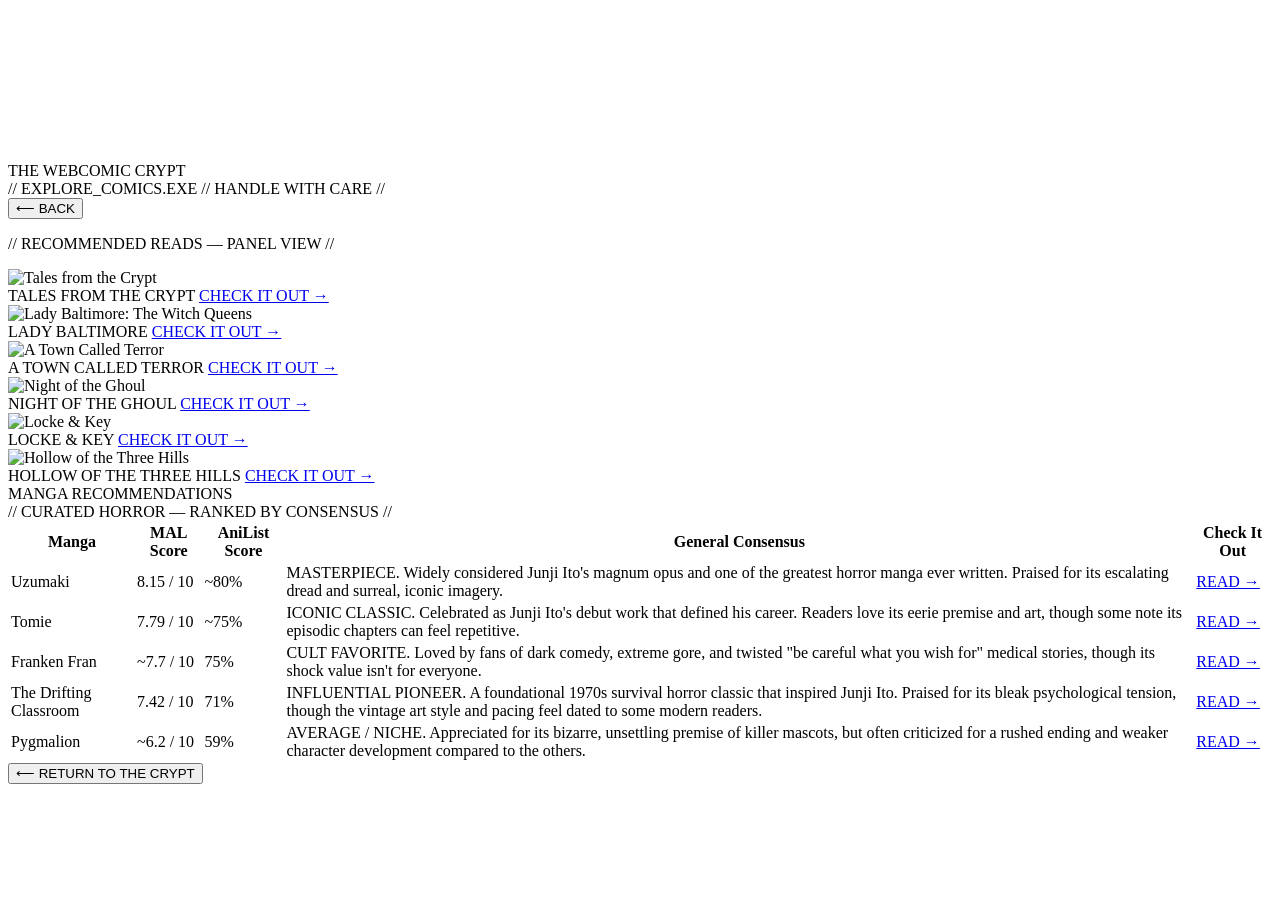
==== explore.html @ 99f4a041 "Create explore.html" ====
<!DOCTYPE html>
<html lang="en">
<head>
    <meta charset="UTF-8">
    <meta name="viewport" content="width=device-width, initial-scale=1.0">
    <title>THE WEBCOMIC CRYPT — EXPLORE</title>

    <!-- Fonts -->
    <link rel="preconnect" href="https://fonts.googleapis.com">
    <link href="https://fonts.googleapis.com/css2?family=Special+Elite&family=VT323&display=swap" rel="stylesheet">

    <!-- GSAP -->
    <script src="https://cdnjs.cloudflare.com/ajax/libs/gsap/3.12.5/gsap.min.js"></script>

    <!-- Explore styles -->
    <link rel="stylesheet" href="css/Explore.css">
</head>
<body>

    <!-- OVERLAYS -->
    <div class="crt-overlay"></div>
    <canvas id="grain-canvas"></canvas>
    <div class="film-scratches">
        <div class="scratch s1"></div>
        <div class="scratch s2"></div>
        <div class="scratch s3"></div>
    </div>
    <div class="vignette"></div>
    <div class="flicker-overlay"></div>


    <!-- PAGE CONTENT -->
    <div class="page-wrap">

        <!-- HEADER -->
        <div class="page-header">
            <div>
                <div class="page-title">THE <span>WEBCOMIC</span> CRYPT</div>
                <div class="page-sub">// EXPLORE_COMICS.EXE // HANDLE WITH CARE //</div>
            </div>
            <button id="back-btn" onclick="history.back()">⟵ BACK</button>
        </div>


        <!-- 6 COMIC PANELS -->
        <p class="section-label">// RECOMMENDED READS — PANEL VIEW //</p>
        <div class="comic-grid">

            <!-- TOP ROW -->
            <div class="comic-row">

                <div class="comic-panel">
                    <img src="comics/tales_from_crypt.jpg" alt="Tales from the Crypt">
                    <div class="panel-info">
                        <span class="panel-title">TALES FROM THE CRYPT</span>
                        <a href="#" class="panel-check-btn" target="_blank">CHECK IT OUT →</a>
                    </div>
                </div>

                <div class="comic-panel">
                    <img src="comics/lady_baltimore.jpg" alt="Lady Baltimore: The Witch Queens">
                    <div class="panel-info">
                        <span class="panel-title">LADY BALTIMORE</span>
                        <a href="#" class="panel-check-btn" target="_blank">CHECK IT OUT →</a>
                    </div>
                </div>

                <div class="comic-panel">
                    <img src="comics/town_called_terror.jpg" alt="A Town Called Terror">
                    <div class="panel-info">
                        <span class="panel-title">A TOWN CALLED TERROR</span>
                        <a href="#" class="panel-check-btn" target="_blank">CHECK IT OUT →</a>
                    </div>
                </div>

            </div>

            <!-- BOTTOM ROW -->
            <div class="comic-row">

                <div class="comic-panel">
                    <img src="comics/night_of_ghoul.jpg" alt="Night of the Ghoul">
                    <div class="panel-info">
                        <span class="panel-title">NIGHT OF THE GHOUL</span>
                        <a href="#" class="panel-check-btn" target="_blank">CHECK IT OUT →</a>
                    </div>
                </div>

                <div class="comic-panel">
                    <img src="comics/locke_and_key.jpg" alt="Locke & Key">
                    <div class="panel-info">
                        <span class="panel-title">LOCKE &amp; KEY</span>
                        <a href="#" class="panel-check-btn" target="_blank">CHECK IT OUT →</a>
                    </div>
                </div>

                <div class="comic-panel">
                    <img src="comics/hollow_three_hills.jpg" alt="Hollow of the Three Hills">
                    <div class="panel-info">
                        <span class="panel-title">HOLLOW OF THE THREE HILLS</span>
                        <a href="#" class="panel-check-btn" target="_blank">CHECK IT OUT →</a>
                    </div>
                </div>

            </div>

        </div><!-- end comic-grid -->


        <!-- MANGA TABLE -->
        <div class="table-section">
            <div class="table-title">MANGA RECOMMENDATIONS</div>
            <div class="table-sub">// CURATED HORROR — RANKED BY CONSENSUS //</div>

            <div class="table-scroll">
                <table class="manga-table">
                    <thead>
                        <tr>
                            <th>Manga</th>
                            <th>MAL Score</th>
                            <th>AniList Score</th>
                            <th>General Consensus</th>
                            <th>Check It Out</th>
                        </tr>
                    </thead>
                    <tbody>

                        <tr>
                            <td>Uzumaki</td>
                            <td>8.15 / 10</td>
                            <td>~80%</td>
                            <td>
                                <span class="consensus-label">MASTERPIECE.</span>
                                Widely considered Junji Ito's magnum opus and one of the greatest horror manga ever written. Praised for its escalating dread and surreal, iconic imagery.
                            </td>
                            <td><a href="#" class="table-check-btn" target="_blank">READ →</a></td>
                        </tr>

                        <tr>
                            <td>Tomie</td>
                            <td>7.79 / 10</td>
                            <td>~75%</td>
                            <td>
                                <span class="consensus-label">ICONIC CLASSIC.</span>
                                Celebrated as Junji Ito's debut work that defined his career. Readers love its eerie premise and art, though some note its episodic chapters can feel repetitive.
                            </td>
                            <td><a href="#" class="table-check-btn" target="_blank">READ →</a></td>
                        </tr>

                        <tr>
                            <td>Franken Fran</td>
                            <td>~7.7 / 10</td>
                            <td>75%</td>
                            <td>
                                <span class="consensus-label">CULT FAVORITE.</span>
                                Loved by fans of dark comedy, extreme gore, and twisted "be careful what you wish for" medical stories, though its shock value isn't for everyone.
                            </td>
                            <td><a href="#" class="table-check-btn" target="_blank">READ →</a></td>
                        </tr>

                        <tr>
                            <td>The Drifting Classroom</td>
                            <td>7.42 / 10</td>
                            <td>71%</td>
                            <td>
                                <span class="consensus-label">INFLUENTIAL PIONEER.</span>
                                A foundational 1970s survival horror classic that inspired Junji Ito. Praised for its bleak psychological tension, though the vintage art style and pacing feel dated to some modern readers.
                            </td>
                            <td><a href="#" class="table-check-btn" target="_blank">READ →</a></td>
                        </tr>

                        <tr>
                            <td>Pygmalion</td>
                            <td>~6.2 / 10</td>
                            <td>59%</td>
                            <td>
                                <span class="consensus-label">AVERAGE / NICHE.</span>
                                Appreciated for its bizarre, unsettling premise of killer mascots, but often criticized for a rushed ending and weaker character development compared to the others.
                            </td>
                            <td><a href="#" class="table-check-btn" target="_blank">READ →</a></td>
                        </tr>

                    </tbody>
                </table>
            </div>
        </div>

        <!-- BOTTOM BACK NAV -->
        <div class="bottom-nav">
            <button id="back-btn-bottom" onclick="history.back()">⟵ RETURN TO THE CRYPT</button>
        </div>

    </div><!-- end page-wrap -->

    <!-- Explore scripts — loaded after body so DOM is ready -->
    <script src="js/Explore.js"></script>

</body>
</html>
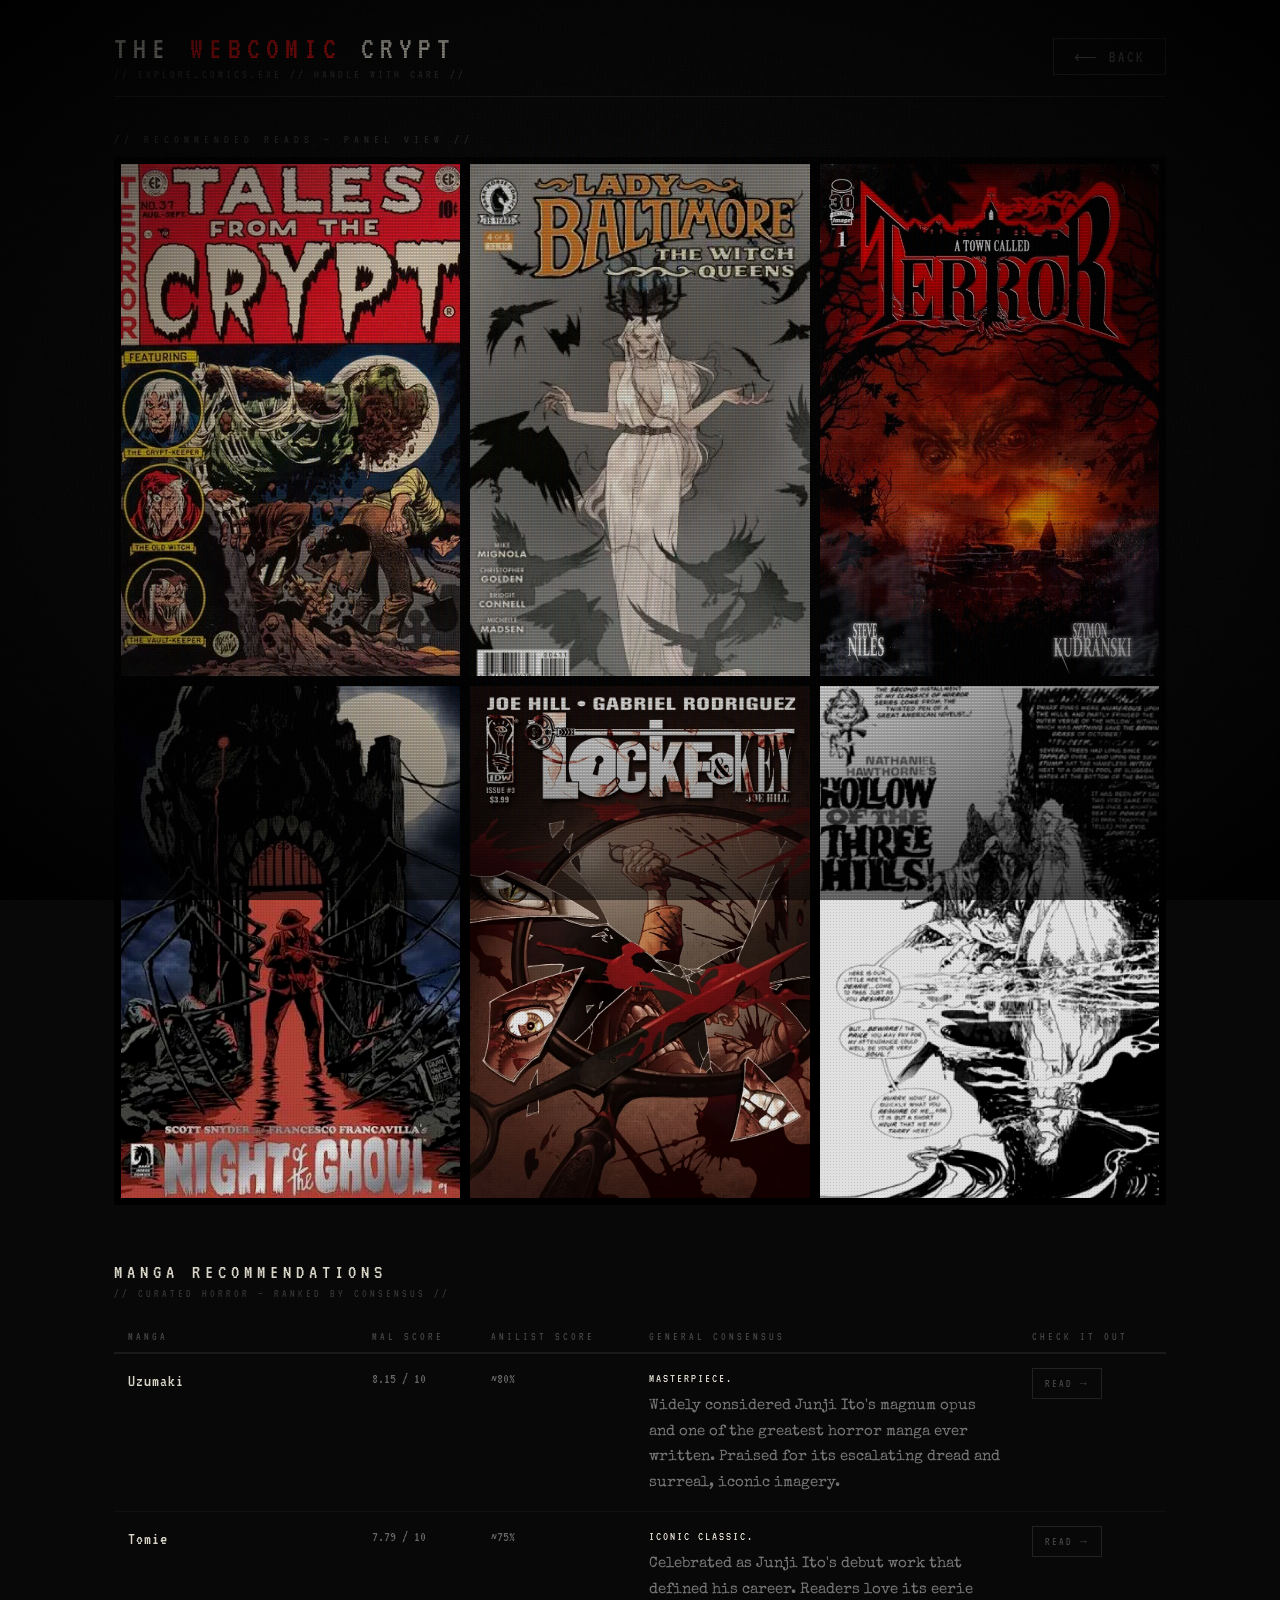
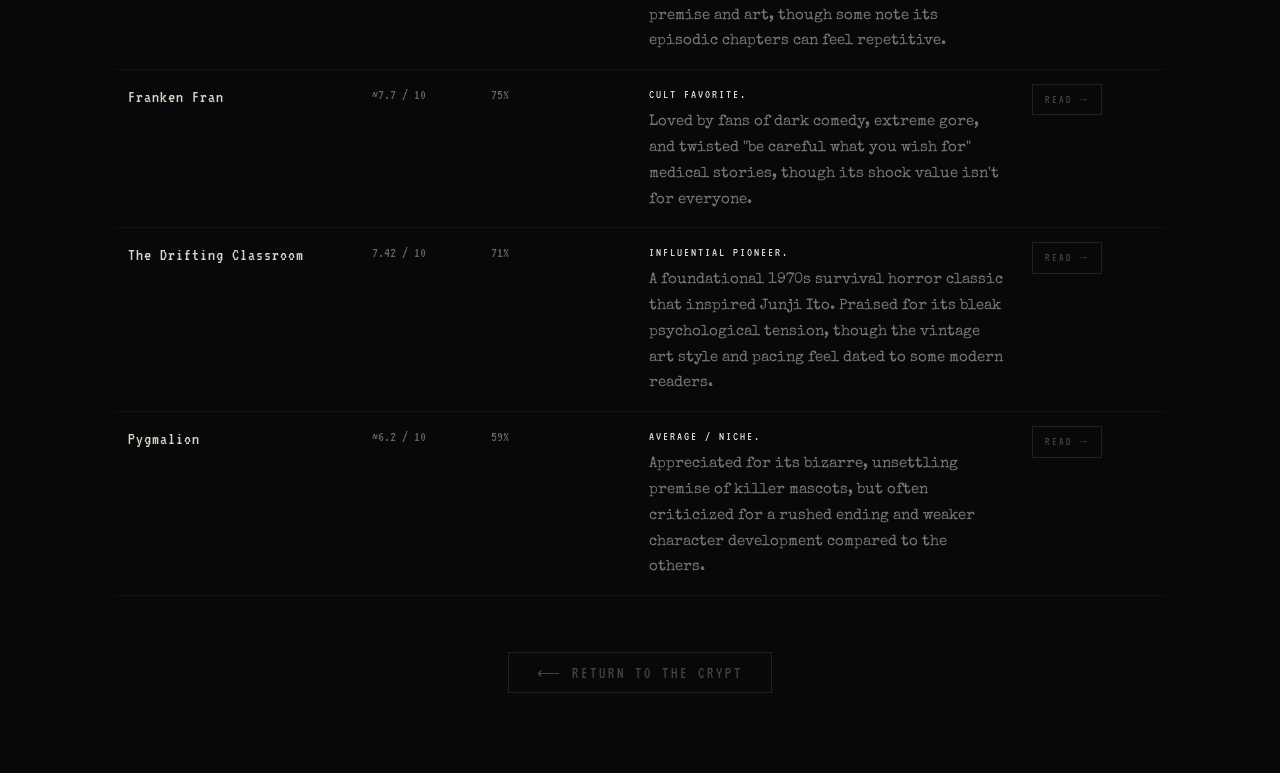
==== commit 78958bfa: "Update explore.html" ====
--- a/explore.html
+++ b/explore.html
@@ -50,7 +50,7 @@
             <div class="comic-row">
 
                 <div class="comic-panel">
-                    <img src="comics/tales_from_crypt.jpg" alt="Tales from the Crypt">
+                    <img src="comic/tales_from_crypt.jpg" alt="Tales from the Crypt">
                     <div class="panel-info">
                         <span class="panel-title">TALES FROM THE CRYPT</span>
                         <a href="#" class="panel-check-btn" target="_blank">CHECK IT OUT →</a>
@@ -58,7 +58,7 @@
                 </div>
 
                 <div class="comic-panel">
-                    <img src="comics/lady_baltimore.jpg" alt="Lady Baltimore: The Witch Queens">
+                    <img src="comic/lady_baltimore.jpg" alt="Lady Baltimore: The Witch Queens">
                     <div class="panel-info">
                         <span class="panel-title">LADY BALTIMORE</span>
                         <a href="#" class="panel-check-btn" target="_blank">CHECK IT OUT →</a>
@@ -66,7 +66,7 @@
                 </div>
 
                 <div class="comic-panel">
-                    <img src="comics/town_called_terror.jpg" alt="A Town Called Terror">
+                    <img src="comic/town_called_terror.jpg" alt="A Town Called Terror">
                     <div class="panel-info">
                         <span class="panel-title">A TOWN CALLED TERROR</span>
                         <a href="#" class="panel-check-btn" target="_blank">CHECK IT OUT →</a>
@@ -79,7 +79,7 @@
             <div class="comic-row">
 
                 <div class="comic-panel">
-                    <img src="comics/night_of_ghoul.jpg" alt="Night of the Ghoul">
+                    <img src="comic/night_of_ghoul.jpg" alt="Night of the Ghoul">
                     <div class="panel-info">
                         <span class="panel-title">NIGHT OF THE GHOUL</span>
                         <a href="#" class="panel-check-btn" target="_blank">CHECK IT OUT →</a>
@@ -87,7 +87,7 @@
                 </div>
 
                 <div class="comic-panel">
-                    <img src="comics/locke_and_key.jpg" alt="Locke & Key">
+                    <img src="comic/locke_and_key.jpg" alt="Locke & Key">
                     <div class="panel-info">
                         <span class="panel-title">LOCKE &amp; KEY</span>
                         <a href="#" class="panel-check-btn" target="_blank">CHECK IT OUT →</a>
@@ -95,7 +95,7 @@
                 </div>
 
                 <div class="comic-panel">
-                    <img src="comics/hollow_three_hills.jpg" alt="Hollow of the Three Hills">
+                    <img src="comic/hollow_three_hills.jpg" alt="Hollow of the Three Hills">
                     <div class="panel-info">
                         <span class="panel-title">HOLLOW OF THE THREE HILLS</span>
                         <a href="#" class="panel-check-btn" target="_blank">CHECK IT OUT →</a>
--- a/css/Explore.css
+++ b/css/Explore.css
@@ -0,0 +1,413 @@
+/* ============================================================
+   RESET & ROOT
+============================================================ */
+*, *::before, *::after { margin: 0; padding: 0; box-sizing: border-box; }
+
+:root {
+    --black:         #080808;
+    --bone-white:    #d8d4c8;
+    --red-accent:    #cc1111;
+    --film-white:    #e8e4d8;
+    --font-terminal: 'VT323', monospace;
+    --font-print:    'Special Elite', cursive;
+    --font-mono:     'Courier New', Courier, monospace;
+}
+
+html {
+    background: var(--black);
+    color: var(--bone-white);
+    font-family: var(--font-mono);
+    min-height: 100%;
+}
+
+body {
+    min-height: 100vh;
+    overflow-x: hidden;
+    overflow-y: auto;
+    position: relative;
+}
+
+
+/* ============================================================
+   CRT / FILM OVERLAYS
+============================================================ */
+.crt-overlay {
+    position: fixed; inset: 0;
+    background:
+        linear-gradient(rgba(0,0,0,0) 50%, rgba(0,0,0,0.18) 50%),
+        linear-gradient(90deg,rgba(255,0,0,0.03),rgba(0,255,0,0.015),rgba(0,0,255,0.03));
+    background-size: 100% 3px, 4px 100%;
+    z-index: 900; pointer-events: none;
+    animation: crt-shift 8s infinite linear;
+}
+@keyframes crt-shift {
+    0%   { background-position: 0 0, 0 0; }
+    100% { background-position: 0 300px, 0 0; }
+}
+
+#grain-canvas {
+    position: fixed; inset: 0; width: 100%; height: 100%;
+    z-index: 901; pointer-events: none;
+    opacity: 0.10; mix-blend-mode: screen;
+}
+
+.vignette {
+    position: fixed; inset: 0;
+    background: radial-gradient(ellipse at center,
+        transparent 40%, rgba(0,0,0,0.5) 75%, rgba(0,0,0,0.9) 100%);
+    z-index: 902; pointer-events: none;
+}
+
+.flicker-overlay {
+    position: fixed; inset: 0;
+    background: rgba(255,255,255,0);
+    z-index: 903; pointer-events: none;
+    animation: projector-flicker 0.12s infinite;
+}
+@keyframes projector-flicker {
+    0%  { opacity:0.98 } 15% { opacity:1.00 } 30% { opacity:0.97 }
+    45% { opacity:1.00 } 60% { opacity:0.99 } 75% { opacity:0.96 }
+    90% { opacity:1.00 } 100%{ opacity:0.98 }
+}
+
+.film-scratches { position:fixed; inset:0; z-index:904; pointer-events:none; overflow:hidden; }
+.scratch { position:absolute; top:0; width:1px; height:100%; background:rgba(255,255,255,0.5); opacity:0; }
+.scratch.s1 { left:23%;  animation:scratch-appear 7s  2s  infinite; }
+.scratch.s2 { left:61%;  animation:scratch-appear 11s 5s  infinite; }
+.scratch.s3 { left:78%;  animation:scratch-appear 9s  1s  infinite; }
+@keyframes scratch-appear {
+    0%  { opacity:0 } 2%  { opacity:0.6 } 4%  { opacity:0 }
+    5%  { opacity:0.4} 6% { opacity:0 }   100% { opacity:0 }
+}
+
+
+/* ============================================================
+   PAGE LAYOUT
+============================================================ */
+.page-wrap {
+    position: relative;
+    z-index: 10;
+    max-width: 1100px;
+    margin: 0 auto;
+    padding: 32px 24px 80px;
+}
+
+
+/* ============================================================
+   HEADER
+============================================================ */
+.page-header {
+    display: flex;
+    align-items: center;
+    justify-content: space-between;
+    margin-bottom: 36px;
+    border-bottom: 1px solid #1a1a1a;
+    padding-bottom: 16px;
+}
+
+.page-title {
+    font-family: var(--font-terminal);
+    font-size: clamp(1.4rem, 3vw, 2rem);
+    color: var(--bone-white);
+    letter-spacing: 6px;
+    line-height: 1;
+}
+
+.page-title span {
+    color: var(--red-accent);
+}
+
+.page-sub {
+    font-family: var(--font-terminal);
+    font-size: 0.75rem;
+    color: #333;
+    letter-spacing: 3px;
+    margin-top: 4px;
+}
+
+#back-btn {
+    font-family: var(--font-terminal);
+    font-size: 1rem;
+    background: transparent;
+    border: 1px solid #2a2a2a;
+    color: #555;
+    padding: 8px 20px;
+    cursor: pointer;
+    letter-spacing: 3px;
+    transition: all 0.2s;
+    flex-shrink: 0;
+}
+#back-btn:hover {
+    color: var(--bone-white);
+    border-color: #555;
+}
+
+
+/* ============================================================
+   COMIC PANEL GRID
+============================================================ */
+.section-label {
+    font-family: var(--font-terminal);
+    font-size: 0.75rem;
+    color: #333;
+    letter-spacing: 5px;
+    margin-bottom: 12px;
+}
+
+.comic-grid {
+    display: flex;
+    flex-direction: column;
+    gap: 4px;
+    background: #000;
+    padding: 4px;
+    margin-bottom: 56px;
+}
+
+.comic-row {
+    display: flex;
+    gap: 4px;
+}
+
+.comic-panel {
+    flex: 1;
+    aspect-ratio: 2/3;
+    position: relative;
+    overflow: hidden;
+    cursor: pointer;
+    background: #111;
+}
+
+.comic-panel img {
+    width: 100%;
+    height: 100%;
+    object-fit: cover;
+    object-position: center top;
+    display: block;
+    filter: contrast(108%) brightness(0.88);
+    transition: filter 0.4s ease, transform 0.5s ease;
+}
+
+.comic-panel:hover img {
+    filter: contrast(115%) brightness(0.65);
+    transform: scale(1.05);
+}
+
+.comic-panel::before {
+    content: '';
+    position: absolute; inset: 0;
+    background-image: radial-gradient(circle, rgba(0,0,0,0.12) 1px, transparent 1px);
+    background-size: 3px 3px;
+    pointer-events: none;
+    z-index: 2;
+}
+
+.comic-panel::after {
+    content: '';
+    position: absolute; inset: 0;
+    border: 3px solid #000;
+    pointer-events: none;
+    z-index: 3;
+}
+
+.panel-info {
+    position: absolute;
+    bottom: 0; left: 0; right: 0;
+    background: linear-gradient(to top, rgba(0,0,0,0.95) 0%, transparent 100%);
+    padding: 32px 12px 10px;
+    z-index: 4;
+    display: flex;
+    flex-direction: column;
+    gap: 6px;
+    opacity: 0;
+    transition: opacity 0.3s ease;
+}
+
+.comic-panel:hover .panel-info {
+    opacity: 1;
+}
+
+.panel-title {
+    font-family: var(--font-terminal);
+    font-size: clamp(0.75rem, 1.4vw, 1rem);
+    color: var(--bone-white);
+    letter-spacing: 2px;
+    line-height: 1.2;
+}
+
+.panel-check-btn {
+    font-family: var(--font-terminal);
+    font-size: 0.72rem;
+    background: rgba(180,10,10,0.85);
+    border: 1px solid var(--red-accent);
+    color: var(--bone-white);
+    padding: 5px 10px;
+    cursor: pointer;
+    letter-spacing: 2px;
+    align-self: flex-start;
+    transition: background 0.2s;
+    text-decoration: none;
+    display: inline-block;
+}
+
+.panel-check-btn:hover {
+    background: var(--red-accent);
+}
+
+
+/* ============================================================
+   MANGA TABLE
+============================================================ */
+.table-section {
+    margin-top: 8px;
+}
+
+.table-title {
+    font-family: var(--font-terminal);
+    font-size: clamp(1rem, 2vw, 1.3rem);
+    color: var(--bone-white);
+    letter-spacing: 5px;
+    margin-bottom: 6px;
+}
+
+.table-sub {
+    font-family: var(--font-terminal);
+    font-size: 0.72rem;
+    color: #333;
+    letter-spacing: 3px;
+    margin-bottom: 24px;
+}
+
+.manga-table {
+    width: 100%;
+    border-collapse: collapse;
+    font-family: var(--font-terminal);
+}
+
+.manga-table thead tr {
+    border-bottom: 2px solid #1a1a1a;
+}
+
+.manga-table th {
+    font-size: 0.72rem;
+    color: #444;
+    letter-spacing: 3px;
+    text-align: left;
+    padding: 8px 14px 10px;
+    font-weight: normal;
+    text-transform: uppercase;
+}
+
+.manga-table tbody tr {
+    border-bottom: 1px solid #111;
+    transition: background 0.2s;
+}
+
+.manga-table tbody tr:hover {
+    background: rgba(255,255,255,0.025);
+}
+
+.manga-table td {
+    padding: 14px 14px;
+    vertical-align: top;
+    font-size: clamp(0.85rem, 1.6vw, 1.05rem);
+    color: #888;
+    line-height: 1.5;
+}
+
+.manga-table td:first-child {
+    color: var(--bone-white);
+    font-size: clamp(0.9rem, 1.8vw, 1.1rem);
+    letter-spacing: 1px;
+    white-space: nowrap;
+}
+
+.manga-table td:nth-child(2),
+.manga-table td:nth-child(3) {
+    color: #666;
+    white-space: nowrap;
+    font-size: clamp(0.8rem, 1.4vw, 0.95rem);
+}
+
+.manga-table td:nth-child(4) {
+    font-family: var(--font-print);
+    font-size: clamp(0.82rem, 1.4vw, 0.95rem);
+    color: #777;
+    line-height: 1.7;
+    max-width: 320px;
+}
+
+.consensus-label {
+    color: var(--bone-white);
+    font-family: var(--font-terminal);
+    font-size: 0.8rem;
+    letter-spacing: 2px;
+    display: block;
+    margin-bottom: 4px;
+}
+
+.table-check-btn {
+    font-family: var(--font-terminal);
+    font-size: 0.72rem;
+    background: transparent;
+    border: 1px solid #222;
+    color: #444;
+    padding: 6px 12px;
+    cursor: pointer;
+    letter-spacing: 2px;
+    white-space: nowrap;
+    transition: all 0.2s;
+    display: inline-block;
+    text-decoration: none;
+}
+
+.table-check-btn:hover {
+    border-color: var(--red-accent);
+    color: var(--red-accent);
+    box-shadow: 0 0 8px rgba(200,0,0,0.2);
+}
+
+.manga-table tbody tr.sep td {
+    padding: 2px;
+    border: none;
+}
+
+.table-scroll {
+    overflow-x: auto;
+    -webkit-overflow-scrolling: touch;
+}
+
+
+/* ============================================================
+   BOTTOM NAV
+============================================================ */
+.bottom-nav {
+    margin-top: 56px;
+    display: flex;
+    justify-content: center;
+}
+
+#back-btn-bottom {
+    font-family: var(--font-terminal);
+    font-size: 1rem;
+    background: transparent;
+    border: 1px solid #222;
+    color: #444;
+    padding: 10px 28px;
+    cursor: pointer;
+    letter-spacing: 3px;
+    transition: all 0.2s;
+}
+
+#back-btn-bottom:hover {
+    border-color: #555;
+    color: var(--bone-white);
+}
+
+
+/* ============================================================
+   SELECTION
+============================================================ */
+::selection {
+    background: rgba(180,20,20,0.35);
+    color: var(--film-white);
+}
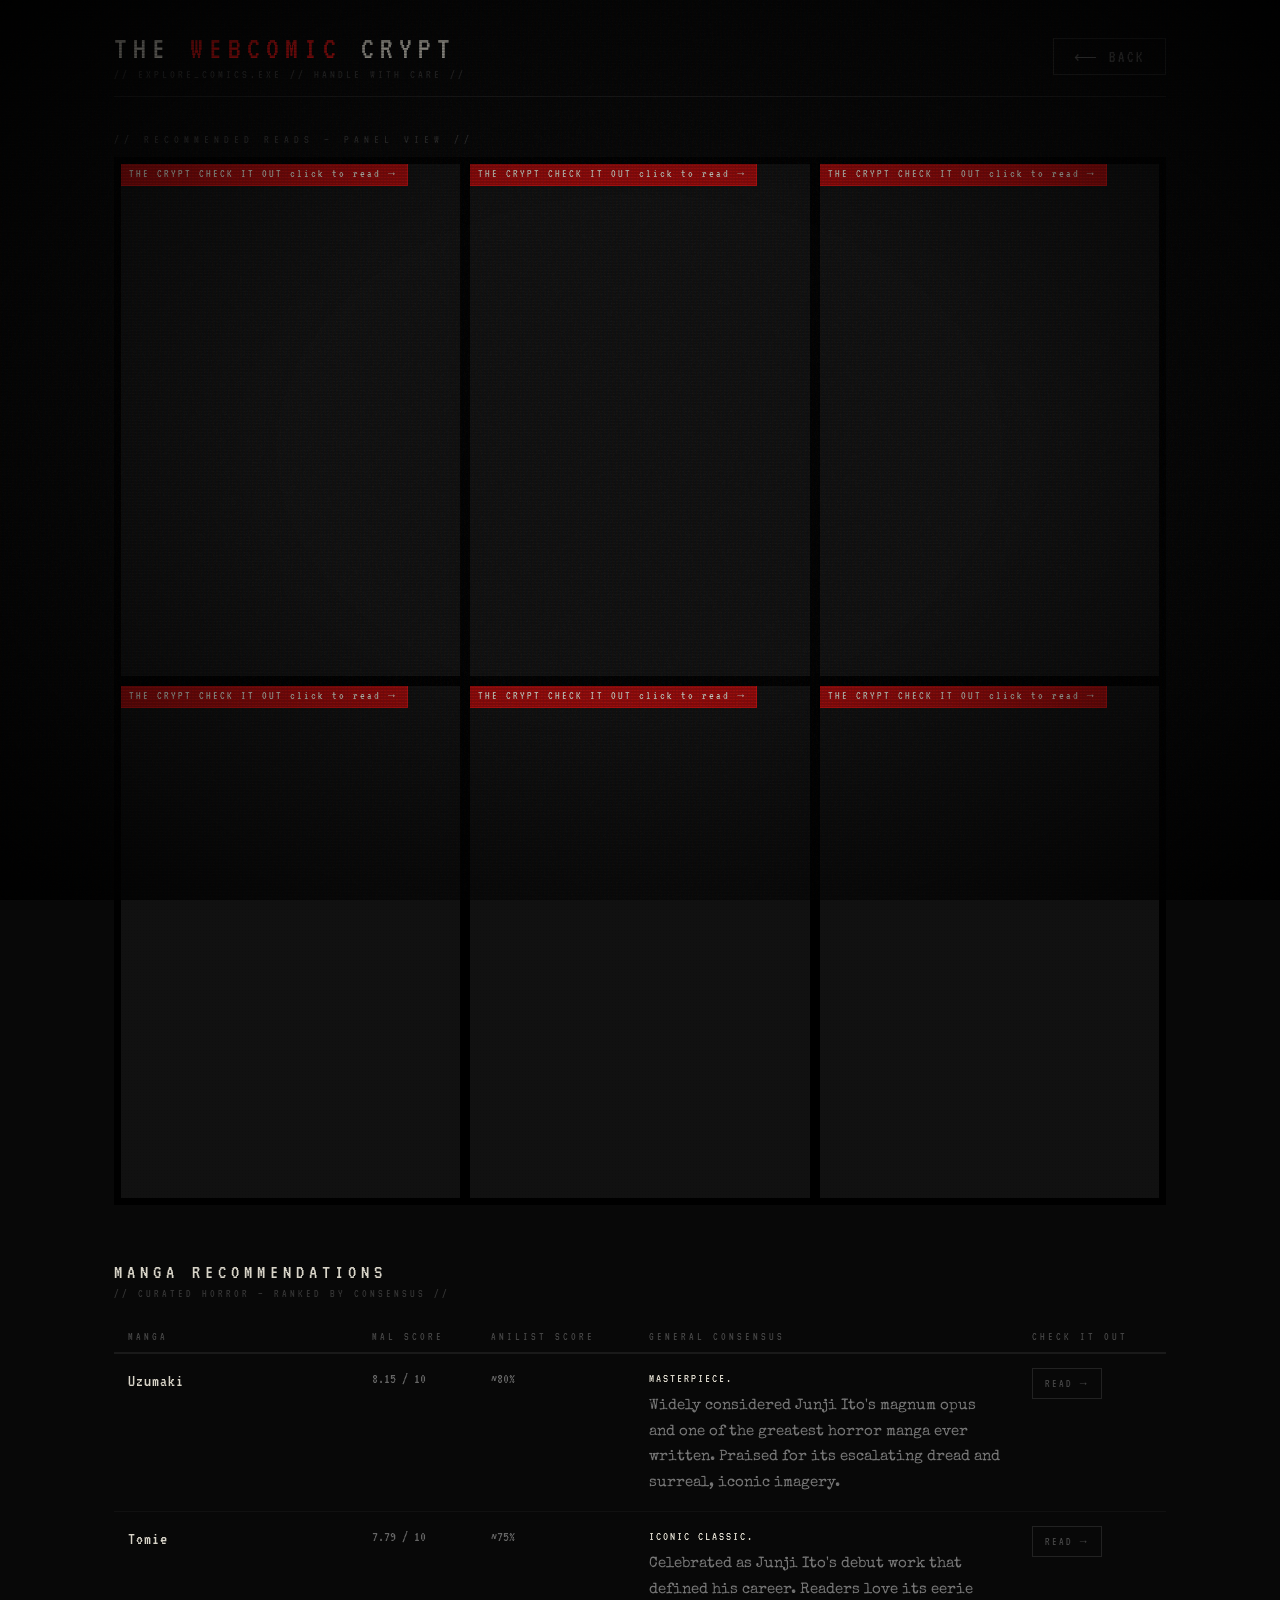
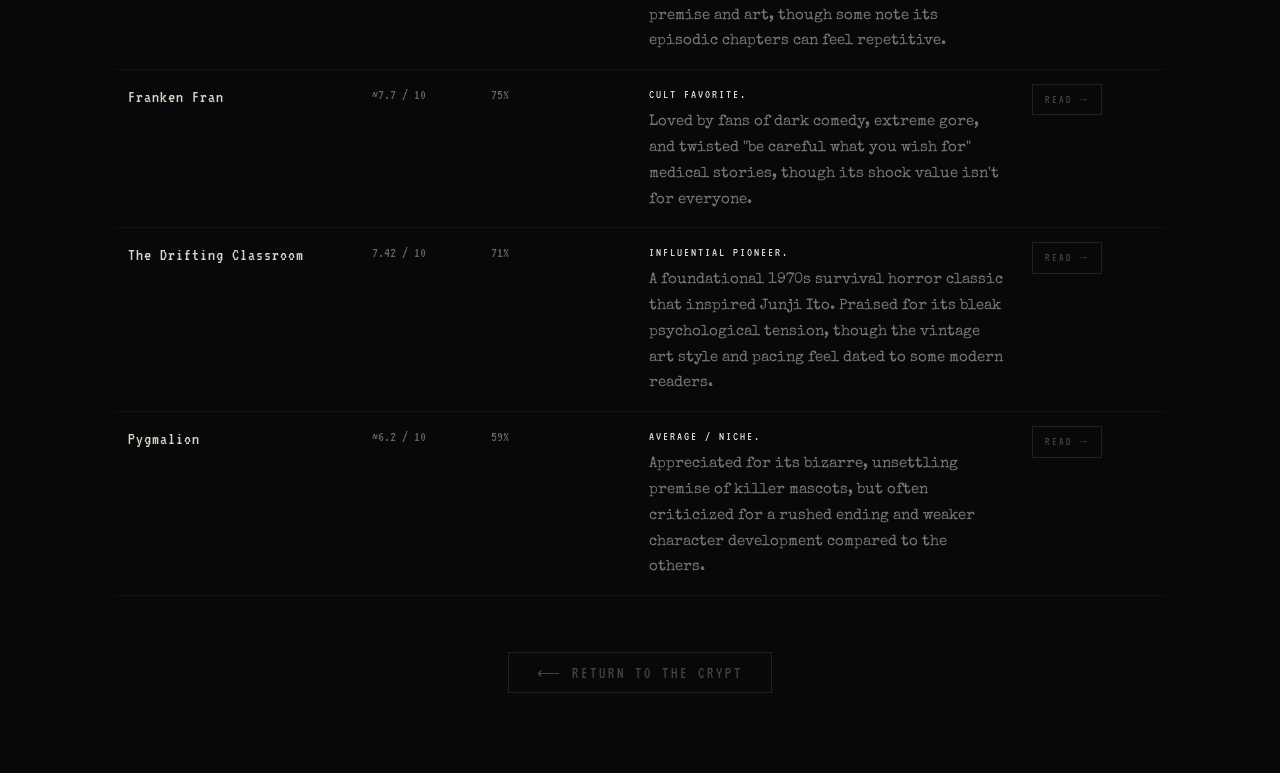
==== commit 22a092a0: "Update explore.html" ====
--- a/explore.html
+++ b/explore.html
@@ -49,27 +49,51 @@
             <!-- TOP ROW -->
             <div class="comic-row">
 
-                <div class="comic-panel">
-                    <img src="comic/tales_from_crypt.jpg" alt="Tales from the Crypt">
-                    <div class="panel-info">
-                        <span class="panel-title">TALES FROM THE CRYPT</span>
-                        <a href="#" class="panel-check-btn" target="_blank">CHECK IT OUT →</a>
-                    </div>
-                </div>
-
-                <div class="comic-panel">
-                    <img src="comic/lady_baltimore.jpg" alt="Lady Baltimore: The Witch Queens">
-                    <div class="panel-info">
-                        <span class="panel-title">LADY BALTIMORE</span>
-                        <a href="#" class="panel-check-btn" target="_blank">CHECK IT OUT →</a>
-                    </div>
-                </div>
-
-                <div class="comic-panel">
-                    <img src="comic/town_called_terror.jpg" alt="A Town Called Terror">
-                    <div class="panel-info">
-                        <span class="panel-title">A TOWN CALLED TERROR</span>
-                        <a href="#" class="panel-check-btn" target="_blank">CHECK IT OUT →</a>
+                <div class="comic-panel" style="background-image: url('comics/tales_from_crypt.jpg')">
+                    <div class="panel-overlay"></div>
+                    <div class="panel-info">
+                        <span class="panel-num">COMIC_001</span>
+                        <span class="panel-name">TALES FROM THE CRYPT</span>
+                        <span class="panel-consensus"><span class="consensus-label">ANTHOLOGY HORROR.</span> EC Comics' crown jewel — grotesque morality tales narrated by the Crypt-Keeper. Foundational to the genre.</span>
+                    </div>
+                    <div class="panel-footer">
+                        <a href="#" class="panel-check-btn" target="_blank">
+                            <span class="btn-top-text">THE CRYPT</span>
+                            <span class="btn-main-text">CHECK IT OUT</span>
+                            <span class="btn-sub-text">click to read →</span>
+                        </a>
+                    </div>
+                </div>
+
+                <div class="comic-panel" style="background-image: url('comics/lady_baltimore.jpg')">
+                    <div class="panel-overlay"></div>
+                    <div class="panel-info">
+                        <span class="panel-num">COMIC_002</span>
+                        <span class="panel-name">LADY BALTIMORE</span>
+                        <span class="panel-consensus"><span class="consensus-label">DARK FANTASY.</span> Mignola's gothic witch-queen saga — stunning black ink work, dense mythology, slow-burn dread.</span>
+                    </div>
+                    <div class="panel-footer">
+                        <a href="#" class="panel-check-btn" target="_blank">
+                            <span class="btn-top-text">THE CRYPT</span>
+                            <span class="btn-main-text">CHECK IT OUT</span>
+                            <span class="btn-sub-text">click to read →</span>
+                        </a>
+                    </div>
+                </div>
+
+                <div class="comic-panel" style="background-image: url('comics/town_called_terror.jpg')">
+                    <div class="panel-overlay"></div>
+                    <div class="panel-info">
+                        <span class="panel-num">COMIC_003</span>
+                        <span class="panel-name">A TOWN CALLED TERROR</span>
+                        <span class="panel-consensus"><span class="consensus-label">SUPERNATURAL WESTERN.</span> Cursed town, warring factions, monsters wearing human skin. Niles at his bleakest.</span>
+                    </div>
+                    <div class="panel-footer">
+                        <a href="#" class="panel-check-btn" target="_blank">
+                            <span class="btn-top-text">THE CRYPT</span>
+                            <span class="btn-main-text">CHECK IT OUT</span>
+                            <span class="btn-sub-text">click to read →</span>
+                        </a>
                     </div>
                 </div>
 
@@ -78,27 +102,51 @@
             <!-- BOTTOM ROW -->
             <div class="comic-row">
 
-                <div class="comic-panel">
-                    <img src="comic/night_of_ghoul.jpg" alt="Night of the Ghoul">
-                    <div class="panel-info">
-                        <span class="panel-title">NIGHT OF THE GHOUL</span>
-                        <a href="#" class="panel-check-btn" target="_blank">CHECK IT OUT →</a>
-                    </div>
-                </div>
-
-                <div class="comic-panel">
-                    <img src="comic/locke_and_key.jpg" alt="Locke & Key">
-                    <div class="panel-info">
-                        <span class="panel-title">LOCKE &amp; KEY</span>
-                        <a href="#" class="panel-check-btn" target="_blank">CHECK IT OUT →</a>
-                    </div>
-                </div>
-
-                <div class="comic-panel">
-                    <img src="comic/hollow_three_hills.jpg" alt="Hollow of the Three Hills">
-                    <div class="panel-info">
-                        <span class="panel-title">HOLLOW OF THE THREE HILLS</span>
-                        <a href="#" class="panel-check-btn" target="_blank">CHECK IT OUT →</a>
+                <div class="comic-panel" style="background-image: url('comics/night_of_ghoul.jpg')">
+                    <div class="panel-overlay"></div>
+                    <div class="panel-info">
+                        <span class="panel-num">COMIC_004</span>
+                        <span class="panel-name">NIGHT OF THE GHOUL</span>
+                        <span class="panel-consensus"><span class="consensus-label">LOST HORROR FILM.</span> A comic about a lost horror film — layered meta-narrative with classic monster aesthetics.</span>
+                    </div>
+                    <div class="panel-footer">
+                        <a href="#" class="panel-check-btn" target="_blank">
+                            <span class="btn-top-text">THE CRYPT</span>
+                            <span class="btn-main-text">CHECK IT OUT</span>
+                            <span class="btn-sub-text">click to read →</span>
+                        </a>
+                    </div>
+                </div>
+
+                <div class="comic-panel" style="background-image: url('comics/locke_and_key.jpg')">
+                    <div class="panel-overlay"></div>
+                    <div class="panel-info">
+                        <span class="panel-num">COMIC_005</span>
+                        <span class="panel-name">LOCKE &amp; KEY</span>
+                        <span class="panel-consensus"><span class="consensus-label">MASTERWORK.</span> Keys that unlock doors in the mind. Hill's magnum opus — horror with real emotional weight.</span>
+                    </div>
+                    <div class="panel-footer">
+                        <a href="#" class="panel-check-btn" target="_blank">
+                            <span class="btn-top-text">THE CRYPT</span>
+                            <span class="btn-main-text">CHECK IT OUT</span>
+                            <span class="btn-sub-text">click to read →</span>
+                        </a>
+                    </div>
+                </div>
+
+                <div class="comic-panel" style="background-image: url('comics/hollow_three_hills.jpg')">
+                    <div class="panel-overlay"></div>
+                    <div class="panel-info">
+                        <span class="panel-num">COMIC_006</span>
+                        <span class="panel-name">HOLLOW OF THE THREE HILLS</span>
+                        <span class="panel-consensus"><span class="consensus-label">FOLK HORROR.</span> Hawthorne's cursed landscape adapted into ink — witchcraft, guilt, and inevitable ruin.</span>
+                    </div>
+                    <div class="panel-footer">
+                        <a href="#" class="panel-check-btn" target="_blank">
+                            <span class="btn-top-text">THE CRYPT</span>
+                            <span class="btn-main-text">CHECK IT OUT</span>
+                            <span class="btn-sub-text">click to read →</span>
+                        </a>
                     </div>
                 </div>
 
@@ -192,7 +240,6 @@
 
     </div><!-- end page-wrap -->
 
-    <!-- Explore scripts — loaded after body so DOM is ready -->
     <script src="js/Explore.js"></script>
 
 </body>
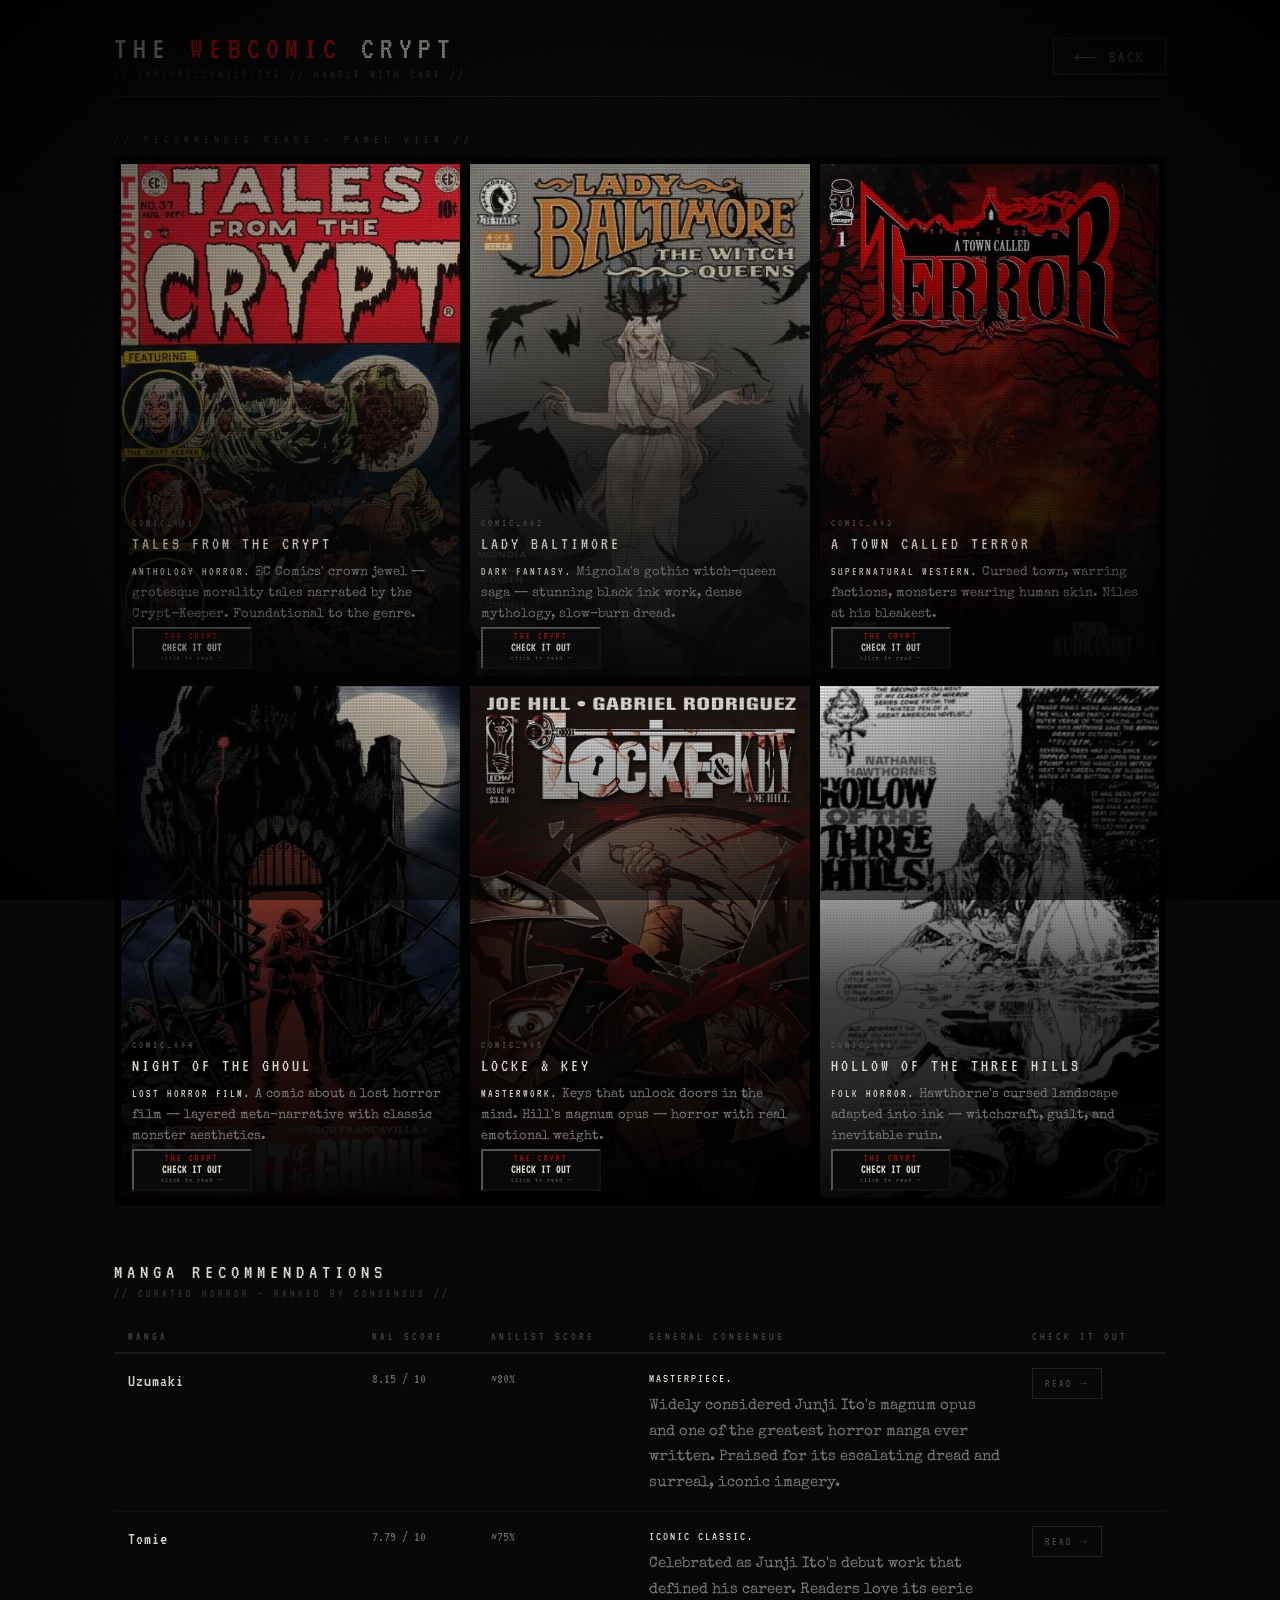
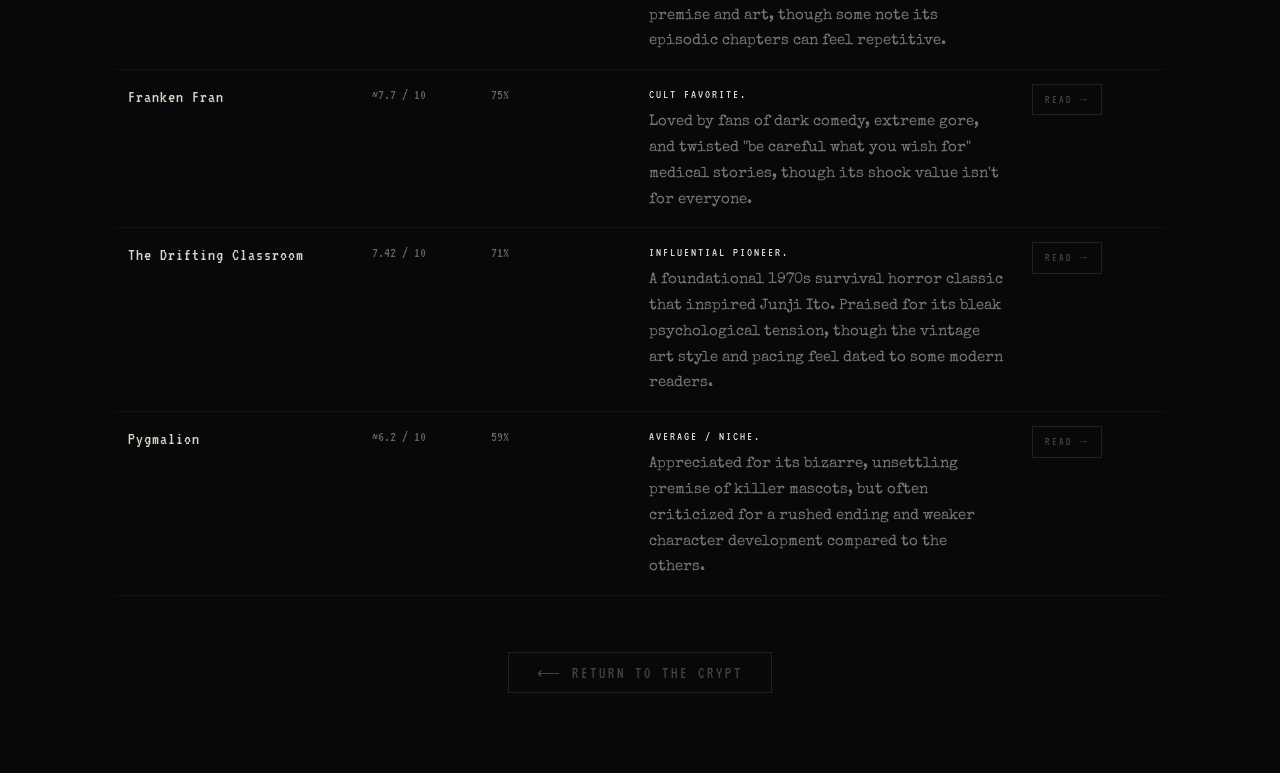
==== commit 44d3c08f: "Update explore.html" ====
--- a/explore.html
+++ b/explore.html
@@ -49,7 +49,7 @@
             <!-- TOP ROW -->
             <div class="comic-row">
 
-                <div class="comic-panel" style="background-image: url('comics/tales_from_crypt.jpg')">
+                <div class="comic-panel" style="background-image: url('comic/tales_from_crypt.jpg')">
                     <div class="panel-overlay"></div>
                     <div class="panel-info">
                         <span class="panel-num">COMIC_001</span>
@@ -65,7 +65,7 @@
                     </div>
                 </div>
 
-                <div class="comic-panel" style="background-image: url('comics/lady_baltimore.jpg')">
+                <div class="comic-panel" style="background-image: url('comic/lady_baltimore.jpg')">
                     <div class="panel-overlay"></div>
                     <div class="panel-info">
                         <span class="panel-num">COMIC_002</span>
@@ -81,7 +81,7 @@
                     </div>
                 </div>
 
-                <div class="comic-panel" style="background-image: url('comics/town_called_terror.jpg')">
+                <div class="comic-panel" style="background-image: url('comic/town_called_terror.jpg')">
                     <div class="panel-overlay"></div>
                     <div class="panel-info">
                         <span class="panel-num">COMIC_003</span>
@@ -102,7 +102,7 @@
             <!-- BOTTOM ROW -->
             <div class="comic-row">
 
-                <div class="comic-panel" style="background-image: url('comics/night_of_ghoul.jpg')">
+                <div class="comic-panel" style="background-image: url('comic/night_of_ghoul.jpg')">
                     <div class="panel-overlay"></div>
                     <div class="panel-info">
                         <span class="panel-num">COMIC_004</span>
@@ -118,7 +118,7 @@
                     </div>
                 </div>
 
-                <div class="comic-panel" style="background-image: url('comics/locke_and_key.jpg')">
+                <div class="comic-panel" style="background-image: url('comic/locke_and_key.jpg')">
                     <div class="panel-overlay"></div>
                     <div class="panel-info">
                         <span class="panel-num">COMIC_005</span>
@@ -134,7 +134,7 @@
                     </div>
                 </div>
 
-                <div class="comic-panel" style="background-image: url('comics/hollow_three_hills.jpg')">
+                <div class="comic-panel" style="background-image: url('comic/hollow_three_hills.jpg')">
                     <div class="panel-overlay"></div>
                     <div class="panel-info">
                         <span class="panel-num">COMIC_006</span>
--- a/css/Explore.css
+++ b/css/Explore.css
@@ -168,89 +168,179 @@
     gap: 4px;
 }
 
+/* Panel — comic cover as background */
 .comic-panel {
     flex: 1;
     aspect-ratio: 2/3;
     position: relative;
     overflow: hidden;
-    cursor: pointer;
-    background: #111;
-}
-
-.comic-panel img {
-    width: 100%;
-    height: 100%;
-    object-fit: cover;
-    object-position: center top;
-    display: block;
-    filter: contrast(108%) brightness(0.88);
-    transition: filter 0.4s ease, transform 0.5s ease;
-}
-
-.comic-panel:hover img {
-    filter: contrast(115%) brightness(0.65);
-    transform: scale(1.05);
-}
-
+    cursor: default;
+    background-size: cover;
+    background-position: center top;
+    background-repeat: no-repeat;
+}
+
+/* Halftone dot overlay */
 .comic-panel::before {
     content: '';
     position: absolute; inset: 0;
-    background-image: radial-gradient(circle, rgba(0,0,0,0.12) 1px, transparent 1px);
+    background-image: radial-gradient(circle, rgba(0,0,0,0.15) 1px, transparent 1px);
     background-size: 3px 3px;
     pointer-events: none;
     z-index: 2;
 }
 
+/* Panel border */
 .comic-panel::after {
     content: '';
     position: absolute; inset: 0;
     border: 3px solid #000;
     pointer-events: none;
+    z-index: 5;
+}
+
+/* Dark gradient overlay — always visible, covers bottom 60% */
+.panel-overlay {
+    position: absolute; inset: 0;
+    background: linear-gradient(
+        to top,
+        rgba(0,0,0,0.97) 0%,
+        rgba(0,0,0,0.75) 40%,
+        rgba(0,0,0,0.2)  70%,
+        transparent      100%
+    );
     z-index: 3;
-}
-
+    pointer-events: none;
+}
+
+/* Text info — always visible at bottom */
 .panel-info {
     position: absolute;
-    bottom: 0; left: 0; right: 0;
-    background: linear-gradient(to top, rgba(0,0,0,0.95) 0%, transparent 100%);
-    padding: 32px 12px 10px;
+    bottom: 54px; left: 0; right: 0;
+    padding: 0 14px;
     z-index: 4;
     display: flex;
     flex-direction: column;
-    gap: 6px;
-    opacity: 0;
-    transition: opacity 0.3s ease;
-}
-
-.comic-panel:hover .panel-info {
-    opacity: 1;
-}
-
-.panel-title {
-    font-family: var(--font-terminal);
-    font-size: clamp(0.75rem, 1.4vw, 1rem);
-    color: var(--bone-white);
+    gap: 5px;
+}
+
+.panel-num {
+    font-family: var(--font-terminal);
+    font-size: 0.65rem;
+    color: #555;
+    letter-spacing: 3px;
+    line-height: 1;
+}
+
+.panel-name {
+    font-family: var(--font-terminal);
+    font-size: clamp(0.85rem, 1.6vw, 1.1rem);
+    color: var(--bone-white);
+    letter-spacing: 3px;
+    line-height: 1.2;
+}
+
+.panel-consensus {
+    font-family: var(--font-print);
+    font-size: clamp(0.7rem, 1.2vw, 0.82rem);
+    color: #777;
+    line-height: 1.6;
+    display: block;
+    margin-top: 2px;
+}
+
+/* consensus-label reused from table */
+.panel-consensus .consensus-label {
+    font-size: 0.72rem;
+    display: inline;
+    margin-bottom: 0;
+}
+
+/* Footer — holds the button, pinned to bottom */
+.panel-footer {
+    position: absolute;
+    bottom: 10px; left: 14px;
+    z-index: 4;
+}
+
+/* 88x31 retro button — matching explore-comic-btn style */
+.panel-check-btn {
+    display: flex;
+    flex-direction: column;
+    align-items: center;
+    justify-content: center;
+    gap: 1px;
+    width: 120px;
+    height: 42px;
+    background: #0a0a0a;
+    border: 2px solid #333;
+    border-top-color: #555;
+    border-left-color: #555;
+    border-bottom-color: #111;
+    border-right-color: #111;
+    text-decoration: none;
+    cursor: pointer;
+    position: relative;
+    overflow: hidden;
+    image-rendering: pixelated;
+    transition: none;
+}
+
+/* Scanline texture on button */
+.panel-check-btn::before {
+    content: '';
+    position: absolute; inset: 0;
+    background: repeating-linear-gradient(
+        0deg,
+        transparent,
+        transparent 2px,
+        rgba(0,0,0,0.25) 2px,
+        rgba(0,0,0,0.25) 3px
+    );
+    pointer-events: none;
+    z-index: 1;
+}
+
+.panel-check-btn:active {
+    border-top-color: #111;
+    border-left-color: #111;
+    border-bottom-color: #555;
+    border-right-color: #555;
+    transform: translate(1px, 1px);
+}
+
+.panel-check-btn:hover {
+    background: #111;
+    border-top-color: #888;
+    border-left-color: #888;
+}
+
+.panel-check-btn .btn-top-text {
+    font-family: var(--font-terminal);
+    font-size: 0.55rem;
+    color: var(--red-accent);
     letter-spacing: 2px;
-    line-height: 1.2;
-}
-
-.panel-check-btn {
-    font-family: var(--font-terminal);
-    font-size: 0.72rem;
-    background: rgba(180,10,10,0.85);
-    border: 1px solid var(--red-accent);
-    color: var(--bone-white);
-    padding: 5px 10px;
-    cursor: pointer;
-    letter-spacing: 2px;
-    align-self: flex-start;
-    transition: background 0.2s;
-    text-decoration: none;
-    display: inline-block;
-}
-
-.panel-check-btn:hover {
-    background: var(--red-accent);
+    z-index: 2;
+    line-height: 1;
+}
+
+.panel-check-btn .btn-main-text {
+    font-family: var(--font-terminal);
+    font-size: 0.68rem;
+    color: var(--bone-white);
+    letter-spacing: 1px;
+    z-index: 2;
+    line-height: 1;
+    font-weight: bold;
+}
+
+.panel-check-btn .btn-sub-text {
+    font-family: var(--font-terminal);
+    font-size: 0.48rem;
+    color: #555;
+    letter-spacing: 1px;
+    z-index: 2;
+    line-height: 1;
 }
 
 
